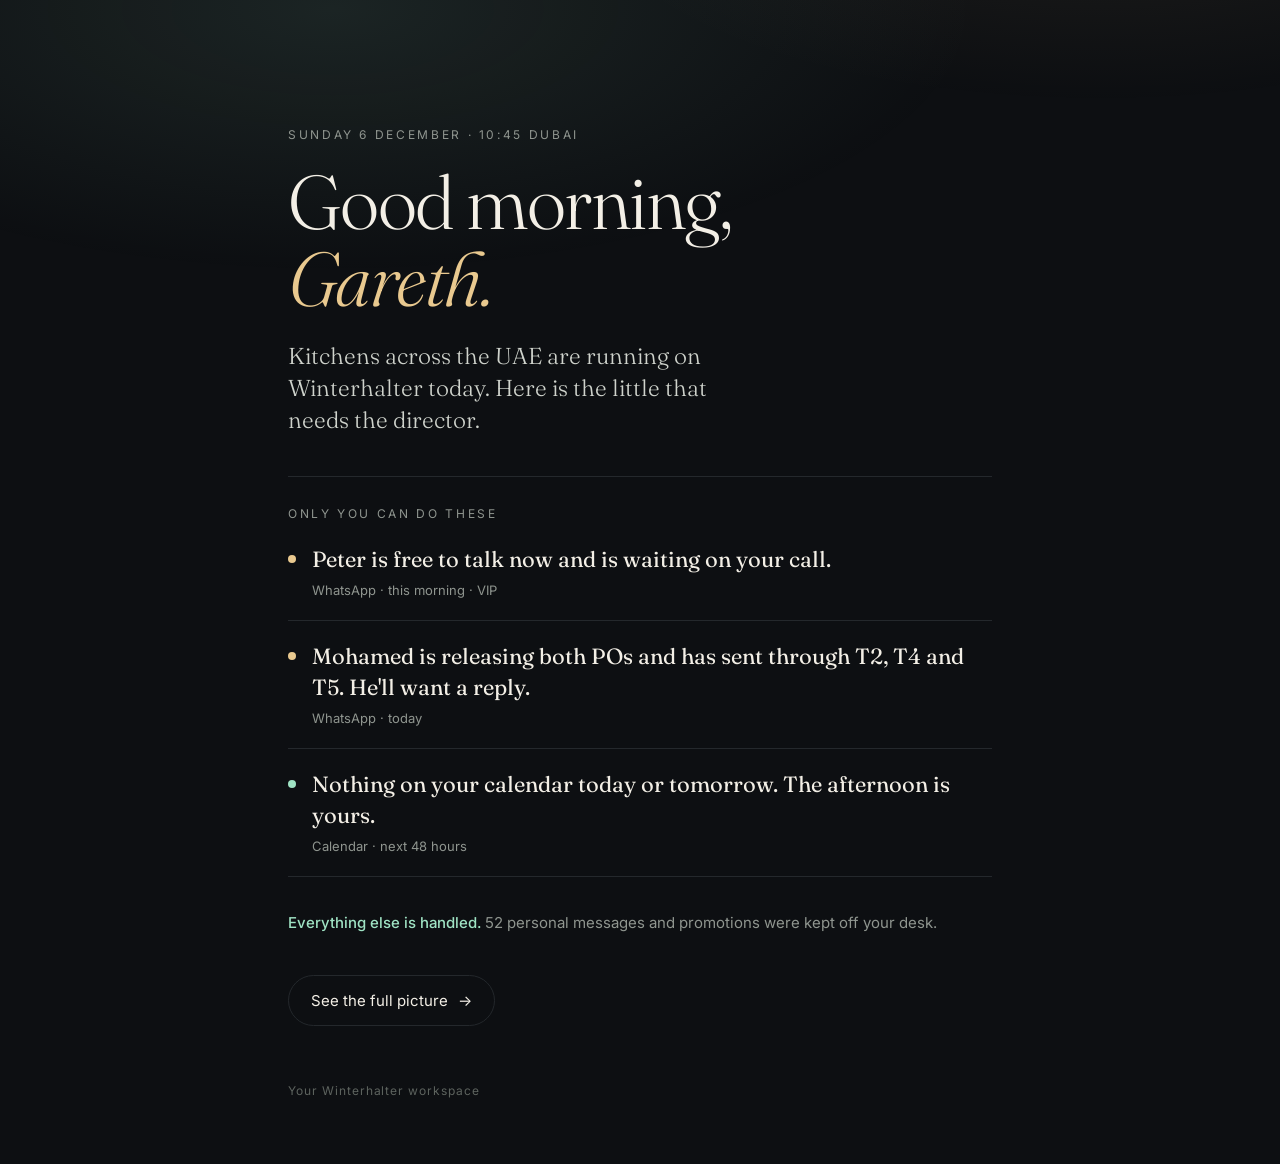
==== p-7f3k9q/index.html @ 0d3602c6 "Preview: first-five-seconds opening moment (unlinked, noindex)" ====
<!doctype html><html lang="en"><head><meta charset="utf-8"><meta name="viewport" content="width=device-width,initial-scale=1,viewport-fit=cover">
<meta name="robots" content="noindex,nofollow"><title>Good day, Gareth</title><meta name="theme-color" content="#0d0f12">
<link rel="preconnect" href="https://fonts.googleapis.com"><link href="https://fonts.googleapis.com/css2?family=Fraunces:opsz,wght@9..144,300;9..144,400&family=Inter:wght@400;500&display=swap" rel="stylesheet">
<style>
:root{--bg:#0d0f12;--ink:#f3efe6;--mut:#8f958f;--line:#24282c;--acc:#9fe3c4;--warm:#e9c98f}
*{box-sizing:border-box;margin:0}html,body{background:var(--bg);color:var(--ink)}
body{font:16px/1.55 Inter,system-ui,sans-serif;min-height:100svh;-webkit-font-smoothing:antialiased;overflow-x:hidden}
body:before{content:"";position:fixed;inset:-20% -10% auto;height:70vh;background:radial-gradient(60% 60% at 30% 30%,rgba(159,227,196,.10),transparent 70%),radial-gradient(50% 50% at 80% 10%,rgba(233,201,143,.08),transparent 70%);animation:glow 9s ease-in-out infinite alternate;pointer-events:none}
@keyframes glow{to{transform:translateY(4vh) scale(1.05)}}
main{max-width:620px;margin:0 auto;padding:calc(env(safe-area-inset-top) + 9vh) 28px 64px;position:relative}
.r{opacity:0;transform:translateY(14px);animation:in .9s cubic-bezier(.2,.7,.2,1) forwards}
@keyframes in{to{opacity:1;transform:none}}
.time{font-size:12px;letter-spacing:.22em;text-transform:uppercase;color:var(--mut);animation-delay:.1s}
h1{font:300 clamp(44px,12vw,76px)/1.02 Fraunces,Georgia,serif;letter-spacing:-.02em;margin:18px 0 0;animation-delay:.35s}
h1 em{font-style:italic;color:var(--warm)}
.know{font:300 clamp(19px,5vw,23px)/1.4 Fraunces,Georgia,serif;color:#cfd3cc;margin-top:22px;max-width:30ch;animation-delay:1.1s}
.rule{height:1px;background:var(--line);margin:40px 0 28px;transform-origin:left;transform:scaleX(0);animation:line 1.2s 1.8s cubic-bezier(.2,.7,.2,1) forwards}
@keyframes line{to{transform:scaleX(1)}}
.lab{font-size:12px;letter-spacing:.22em;text-transform:uppercase;color:var(--mut);animation-delay:2.1s}
.m{display:flex;gap:16px;padding:20px 0;border-bottom:1px solid var(--line)}
.m:nth-of-type(1){animation-delay:2.5s}.m:nth-of-type(2){animation-delay:2.9s}.m:nth-of-type(3){animation-delay:3.3s}
.dot{flex:none;width:8px;height:8px;border-radius:50%;margin-top:11px;background:var(--warm);box-shadow:0 0 0 0 rgba(233,201,143,.5);animation:pulse 2.4s 4s infinite}
.dot.c{background:var(--acc);animation:none}
@keyframes pulse{70%{box-shadow:0 0 0 9px rgba(233,201,143,0)}100%{box-shadow:0 0 0 0 rgba(233,201,143,0)}}
.m p{font:400 clamp(19px,5.2vw,22px)/1.4 Fraunces,Georgia,serif}.m small{display:block;color:var(--mut);font:13px/1.5 Inter,sans-serif;margin-top:6px}
.calm{margin-top:34px;color:var(--mut);font-size:15px;animation-delay:3.9s}.calm b{color:var(--acc);font-weight:500}
.go{display:inline-flex;align-items:center;gap:10px;margin-top:40px;color:var(--ink);text-decoration:none;font-size:15px;border:1px solid var(--line);border-radius:999px;padding:13px 22px;animation-delay:4.4s;transition:border-color .3s}
.go:hover{border-color:var(--acc)}.go span{transition:transform .3s}.go:hover span{transform:translateX(4px)}
.sig{margin-top:56px;font-size:12px;color:#5d635e;letter-spacing:.08em;animation-delay:4.8s}
@media(min-width:900px){main{max-width:760px;padding-top:14vh}.know{max-width:34ch}}
@media(prefers-reduced-motion:reduce){.r,.rule{animation:none;opacity:1;transform:none}}
</style></head><body><main>
<div class="time r" id="t">Monday · Dubai</div>
<h1 class="r"><span id="g">Good afternoon</span>,<br><em>Gareth.</em></h1>
<p class="know r">Kitchens across the UAE are running on Winterhalter today. Here is the little that needs the director.</p>
<div class="rule"></div>
<div class="lab r">Only you can do these</div>
<div class="m r"><i class="dot"></i><div><p>Peter is free to talk now and is waiting on your call.</p><small>WhatsApp · this morning · VIP</small></div></div>
<div class="m r"><i class="dot"></i><div><p>Mohamed is releasing both POs and has sent through T2, T4 and T5. He'll want a reply.</p><small>WhatsApp · today</small></div></div>
<div class="m r"><i class="dot c"></i><div><p>Nothing on your calendar today or tomorrow. The afternoon is yours.</p><small>Calendar · next 48 hours</small></div></div>
<p class="calm r"><b>Everything else is handled.</b> 52 personal messages and promotions were kept off your desk.</p>
<a class="go r" href="/#/home">See the full picture <span>→</span></a>
<div class="sig r">Your Winterhalter workspace</div>
</main><script>
(function(){const n=new Date(),o={timeZone:'Asia/Dubai'};const h=+n.toLocaleString('en-GB',{...o,hour:'2-digit',hour12:false});
document.getElementById('g').textContent=h<12?'Good morning':h<17?'Good afternoon':'Good evening';
document.getElementById('t').textContent=n.toLocaleDateString('en-GB',{...o,weekday:'long',day:'numeric',month:'long'})+' · '+n.toLocaleTimeString('en-GB',{...o,hour:'2-digit',minute:'2-digit'})+' Dubai'})();
</script></body></html>
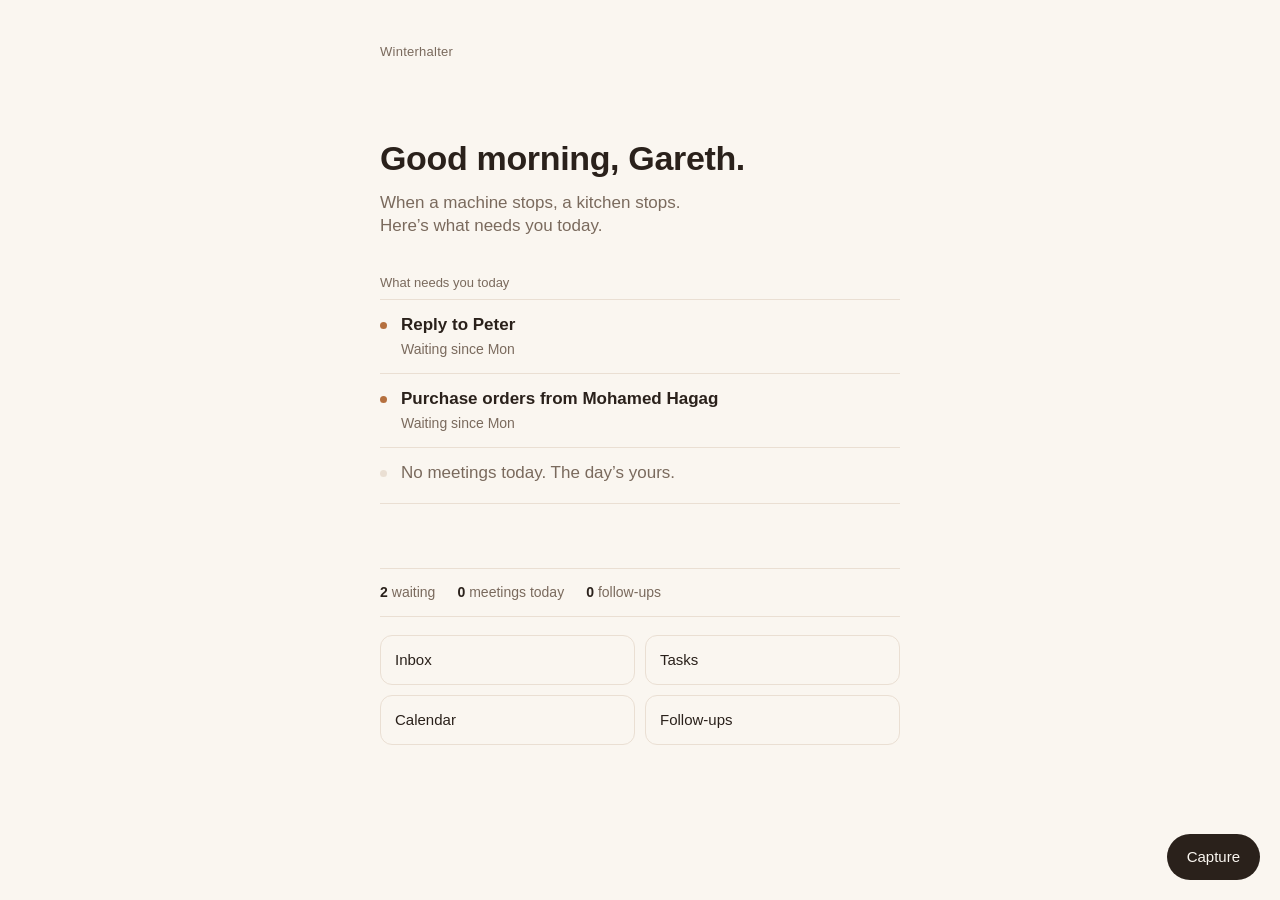
==== commit 734f7ca5: "Preview: first five seconds per concept brief" ====
--- a/p-7f3k9q/index.html
+++ b/p-7f3k9q/index.html
@@ -1,48 +1,87 @@
 <!doctype html><html lang="en"><head><meta charset="utf-8"><meta name="viewport" content="width=device-width,initial-scale=1,viewport-fit=cover">
-<meta name="robots" content="noindex,nofollow"><title>Good day, Gareth</title><meta name="theme-color" content="#0d0f12">
-<link rel="preconnect" href="https://fonts.googleapis.com"><link href="https://fonts.googleapis.com/css2?family=Fraunces:opsz,wght@9..144,300;9..144,400&family=Inter:wght@400;500&display=swap" rel="stylesheet">
+<meta name="robots" content="noindex,nofollow"><meta name="theme-color" content="#FAF6F0"><title>Today</title>
 <style>
-:root{--bg:#0d0f12;--ink:#f3efe6;--mut:#8f958f;--line:#24282c;--acc:#9fe3c4;--warm:#e9c98f}
-*{box-sizing:border-box;margin:0}html,body{background:var(--bg);color:var(--ink)}
-body{font:16px/1.55 Inter,system-ui,sans-serif;min-height:100svh;-webkit-font-smoothing:antialiased;overflow-x:hidden}
-body:before{content:"";position:fixed;inset:-20% -10% auto;height:70vh;background:radial-gradient(60% 60% at 30% 30%,rgba(159,227,196,.10),transparent 70%),radial-gradient(50% 50% at 80% 10%,rgba(233,201,143,.08),transparent 70%);animation:glow 9s ease-in-out infinite alternate;pointer-events:none}
-@keyframes glow{to{transform:translateY(4vh) scale(1.05)}}
-main{max-width:620px;margin:0 auto;padding:calc(env(safe-area-inset-top) + 9vh) 28px 64px;position:relative}
-.r{opacity:0;transform:translateY(14px);animation:in .9s cubic-bezier(.2,.7,.2,1) forwards}
-@keyframes in{to{opacity:1;transform:none}}
-.time{font-size:12px;letter-spacing:.22em;text-transform:uppercase;color:var(--mut);animation-delay:.1s}
-h1{font:300 clamp(44px,12vw,76px)/1.02 Fraunces,Georgia,serif;letter-spacing:-.02em;margin:18px 0 0;animation-delay:.35s}
-h1 em{font-style:italic;color:var(--warm)}
-.know{font:300 clamp(19px,5vw,23px)/1.4 Fraunces,Georgia,serif;color:#cfd3cc;margin-top:22px;max-width:30ch;animation-delay:1.1s}
-.rule{height:1px;background:var(--line);margin:40px 0 28px;transform-origin:left;transform:scaleX(0);animation:line 1.2s 1.8s cubic-bezier(.2,.7,.2,1) forwards}
-@keyframes line{to{transform:scaleX(1)}}
-.lab{font-size:12px;letter-spacing:.22em;text-transform:uppercase;color:var(--mut);animation-delay:2.1s}
-.m{display:flex;gap:16px;padding:20px 0;border-bottom:1px solid var(--line)}
-.m:nth-of-type(1){animation-delay:2.5s}.m:nth-of-type(2){animation-delay:2.9s}.m:nth-of-type(3){animation-delay:3.3s}
-.dot{flex:none;width:8px;height:8px;border-radius:50%;margin-top:11px;background:var(--warm);box-shadow:0 0 0 0 rgba(233,201,143,.5);animation:pulse 2.4s 4s infinite}
-.dot.c{background:var(--acc);animation:none}
-@keyframes pulse{70%{box-shadow:0 0 0 9px rgba(233,201,143,0)}100%{box-shadow:0 0 0 0 rgba(233,201,143,0)}}
-.m p{font:400 clamp(19px,5.2vw,22px)/1.4 Fraunces,Georgia,serif}.m small{display:block;color:var(--mut);font:13px/1.5 Inter,sans-serif;margin-top:6px}
-.calm{margin-top:34px;color:var(--mut);font-size:15px;animation-delay:3.9s}.calm b{color:var(--acc);font-weight:500}
-.go{display:inline-flex;align-items:center;gap:10px;margin-top:40px;color:var(--ink);text-decoration:none;font-size:15px;border:1px solid var(--line);border-radius:999px;padding:13px 22px;animation-delay:4.4s;transition:border-color .3s}
-.go:hover{border-color:var(--acc)}.go span{transition:transform .3s}.go:hover span{transform:translateX(4px)}
-.sig{margin-top:56px;font-size:12px;color:#5d635e;letter-spacing:.08em;animation-delay:4.8s}
-@media(min-width:900px){main{max-width:760px;padding-top:14vh}.know{max-width:34ch}}
-@media(prefers-reduced-motion:reduce){.r,.rule{animation:none;opacity:1;transform:none}}
-</style></head><body><main>
-<div class="time r" id="t">Monday · Dubai</div>
-<h1 class="r"><span id="g">Good afternoon</span>,<br><em>Gareth.</em></h1>
-<p class="know r">Kitchens across the UAE are running on Winterhalter today. Here is the little that needs the director.</p>
-<div class="rule"></div>
-<div class="lab r">Only you can do these</div>
-<div class="m r"><i class="dot"></i><div><p>Peter is free to talk now and is waiting on your call.</p><small>WhatsApp · this morning · VIP</small></div></div>
-<div class="m r"><i class="dot"></i><div><p>Mohamed is releasing both POs and has sent through T2, T4 and T5. He'll want a reply.</p><small>WhatsApp · today</small></div></div>
-<div class="m r"><i class="dot c"></i><div><p>Nothing on your calendar today or tomorrow. The afternoon is yours.</p><small>Calendar · next 48 hours</small></div></div>
-<p class="calm r"><b>Everything else is handled.</b> 52 personal messages and promotions were kept off your desk.</p>
-<a class="go r" href="/#/home">See the full picture <span>→</span></a>
-<div class="sig r">Your Winterhalter workspace</div>
-</main><script>
-(function(){const n=new Date(),o={timeZone:'Asia/Dubai'};const h=+n.toLocaleString('en-GB',{...o,hour:'2-digit',hour12:false});
-document.getElementById('g').textContent=h<12?'Good morning':h<17?'Good afternoon':'Good evening';
-document.getElementById('t').textContent=n.toLocaleDateString('en-GB',{...o,weekday:'long',day:'numeric',month:'long'})+' · '+n.toLocaleTimeString('en-GB',{...o,hour:'2-digit',minute:'2-digit'})+' Dubai'})();
+:root{--bg:#FAF6F0;--ink:#2A211B;--mut:#7A6A5D;--line:#EADFD3;--cu:#B5703F}
+*{box-sizing:border-box;margin:0;padding:0}html,body{background:var(--bg);color:var(--ink)}
+body{font:17px/1.35 -apple-system,BlinkMacSystemFont,"Segoe UI",Roboto,"Helvetica Neue",Arial,sans-serif;-webkit-font-smoothing:antialiased}
+main{max-width:560px;margin:0 auto;padding:calc(env(safe-area-inset-top) + 18px) 20px 96px}
+header{display:flex;align-items:center;gap:10px;height:24px}
+header .biz{font-size:13px;color:var(--mut);letter-spacing:.02em}
+h1{font-size:32px;font-weight:600;letter-spacing:-.01em;margin-top:44px}
+.line{color:var(--mut);margin-top:10px;max-width:32ch}
+.lab{font-size:13px;color:var(--mut);margin-top:36px;padding-bottom:8px;border-bottom:1px solid var(--line)}
+.it{display:flex;gap:14px;align-items:flex-start;min-height:56px;padding:14px 0;border-bottom:1px solid var(--line);text-decoration:none;color:inherit}
+.it i{flex:none;width:7px;height:7px;border-radius:50%;background:var(--cu);margin-top:8px}
+.it b{font-weight:600;display:block}.it b .tm{color:var(--cu)}.it small{display:block;font-size:14px;color:var(--mut);margin-top:3px}
+.it.q b{font-weight:400;color:var(--mut)}.it.q i{background:var(--line)}
+.ph{height:18px;border-radius:6px;background:var(--line);margin:19px 0;width:78%}.ph+.ph{width:62%}
+.rest{margin-top:64px}
+.counts{display:flex;gap:22px;font-size:14px;color:var(--mut);padding:14px 0;border-top:1px solid var(--line);border-bottom:1px solid var(--line)}
+.counts b{color:var(--ink);font-weight:600;margin-right:4px}
+.links{display:grid;grid-template-columns:1fr 1fr;gap:10px;margin-top:18px}
+.links a{display:block;padding:14px;border:1px solid var(--line);border-radius:12px;color:var(--ink);text-decoration:none;font-size:15px}
+.cap{position:fixed;right:20px;bottom:calc(env(safe-area-inset-bottom) + 20px);background:var(--ink);color:var(--bg);border-radius:999px;padding:13px 20px;font-size:15px;text-decoration:none}
+/* motion (once per session) */
+.anim .a{opacity:0;animation:up .25s ease-out forwards}
+.anim .f{opacity:0;animation:fd .25s ease-out forwards}
+.anim .it{opacity:0;animation:up .2s ease-out forwards}
+.anim .rest,.anim .cap{opacity:0;animation:fd .3s ease-out 3s forwards}
+.anim .cap{visibility:hidden;animation:fdv .3s ease-out 3s forwards}
+@keyframes up{from{opacity:0;transform:translateY(6px)}to{opacity:1;transform:none}}
+@keyframes fd{to{opacity:1}}@keyframes fdv{to{opacity:1;visibility:visible}}
+.skip *{animation-delay:0s!important;animation-duration:.01s!important}
+@media(prefers-reduced-motion:reduce){.anim *{animation:none!important;opacity:1!important;visibility:visible!important;transform:none!important}}
+@media(min-width:900px){main{padding-top:40px}h1{margin-top:72px;font-size:34px}}
+</style></head><body><main id="m">
+<header><!-- official logo slot: file not yet supplied --><span class="biz" id="biz"></span></header>
+<h1 class="a" style="animation-delay:.2s" id="g"></h1>
+<p class="line f" style="animation-delay:.9s" id="ln"></p>
+<div class="lab f" style="animation-delay:1.7s" id="lab"></div>
+<div id="items"></div>
+<section class="rest"><div class="counts" id="ct"></div>
+<nav class="links"><a href="/#/inbox">Inbox</a><a href="/#/tasks">Tasks</a><a href="/#/calendar">Calendar</a><a href="/#/followups">Follow-ups</a></nav></section>
+</main><a class="cap" href="/#/tasks">Capture</a>
+<script>
+(function(){
+/* Snapshot of Gareth's work-only Home data (26 Oct). Message bodies are not included. */
+var DATA={first:'Gareth',business:'Winterhalter',vertical:'equipment_service',tz:'Asia/Dubai',
+ meetings:[],waiting:[{title:'Reply to Peter',person:'Peter',due:'2026-10-26',ref:'#/inbox'},{title:'Purchase orders from Mohamed Hagag',person:'Mohamed Hagag',due:'2026-10-26',ref:'#/inbox'}],
+ vips:[{name:'Peter',org:''},{name:'Florian',org:''},{name:'Victor',org:''}],counts:{waiting:2,meetings:0,followups:0}};
+var LINES={equipment_service:"When a machine stops, a kitchen stops. Here\u2019s what needs you today.",holiday:"Guests arrive on their time, not yours. Here\u2019s what needs you today.",electrical:"Your day starts on site, not at a desk. Here\u2019s what needs you before you go.",adviser:"Your clients trust you with the big decisions. Here\u2019s what\u2019s ready for your eye.",general:"You run the business. Here\u2019s what needs you today, and nothing that doesn\u2019t."};
+var P=new URLSearchParams(location.search),cs=P.get('case');
+var d=JSON.parse(JSON.stringify(DATA));
+if(cs==='noname')d.first='';if(cs==='novertical')d.vertical='';if(cs==='nowaiting')d.waiting=[];if(cs==='nomeetings')d.meetings=[];
+if(cs==='meetings'||cs==='nowaiting'){var t=new Date(Date.now()+90*6e4);d.meetings=[{at:t.toISOString(),title:'Service contract review',vip:'Peter',org:'',loc:''}]}
+if(cs==='allempty'){d.waiting=[];d.meetings=[];}
+var tz=d.tz||Intl.DateTimeFormat().resolvedOptions().timeZone,$=function(i){return document.getElementById(i)};
+function esc(s){return String(s).replace(/[&<>"]/g,function(c){return{'&':'&amp;','<':'&lt;','>':'&gt;','"':'&quot;'}[c]})}
+var anim=!sessionStorage.getItem('lr_moment')&&!P.has('instant');if(P.has('replay'))anim=true;sessionStorage.setItem('lr_moment','1');
+var m=$('m');if(anim){m.classList.add('anim');document.body.classList.add('anim')}
+addEventListener('pointerdown',function(){document.body.classList.add('skip');m.classList.add('skip')},{once:true});
+var h=+new Date().toLocaleString('en-GB',{timeZone:tz,hour:'2-digit',hour12:false});
+var gw=h<12?'Good morning':h<17?'Good afternoon':'Good evening';
+$('g').textContent=d.first?gw+', '+d.first+'.':gw+'.';
+$('ln').textContent=LINES[d.vertical]||LINES.general;
+if(d.business)$('biz').textContent=d.business;
+var hm=function(s){return new Date(s).toLocaleTimeString('en-GB',{timeZone:tz,hour:'2-digit',minute:'2-digit'})};
+var dayK=function(s){return new Date(s).toLocaleDateString('en-CA',{timeZone:tz})},today=dayK(new Date());
+function render(d){var out=[],seen={},add=function(o,who){if(out.length>=3)return;if(who){if(seen[who])return;seen[who]=1}out.push(o)};
+ var ms=(d.meetings||[]).filter(function(x){return dayK(x.at)===today}).sort(function(a,b){return new Date(a.at)-new Date(b.at)});
+ var wt=(d.waiting||[]).filter(function(x){return x.due<=today}).sort(function(a,b){return a.due<b.due?-1:1});
+ var meet=function(x){return {h:'<span class="tm">'+esc(hm(x.at))+'</span> \u00b7 '+esc(x.title),s:x.vip?'With '+esc(x.vip)+(x.org?', '+esc(x.org):''):(x.loc?esc(x.loc):''),r:'/#/calendar'}};
+ var wait=function(x){return {h:esc(x.title),s:x.due>=today?'Ready when you are':'Waiting since '+new Date(x.due).toLocaleDateString('en-GB',{weekday:'short'}),r:'/'+(x.ref||'#/home')}};
+ var nx=ms.find(function(x){var t=new Date(x.at)-Date.now();return t>-36e5&&t<4*36e5});if(nx)add(meet(nx),nx.vip);
+ wt.forEach(function(x){add(wait(x),x.person)});
+ (d.vips||[]).forEach(function(v){var n=(d.waiting||[]).filter(function(x){return x.person===v.name}).length+ms.filter(function(x){return x.vip===v.name}).length;if(n)add({h:esc(v.name)+(v.org?' \u00b7 '+esc(v.org):''),s:n+(n>1?' things':' thing')+' open with them',r:'/#/contacts'},v.name)});
+ ms.forEach(function(x){if(x!==nx)add(meet(x),x.vip)});(d.waiting||[]).forEach(function(x){add(wait(x),x.person)});
+ var q=null;if(!wt.length&&!(d.waiting||[]).length&&!ms.length)q='All clear. Nothing needs you right now.';else if(!(d.waiting||[]).length)q='Nothing\u2019s waiting on you right now.';else if(!ms.length)q='No meetings today. The day\u2019s yours.';
+ $('lab').textContent=(d.waiting||[]).length?'What needs you today':ms.length?'Today':'What needs you today';
+ var html=out.map(function(o,i){return '<a class="it" href="'+o.r+'" style="animation-delay:'+(1.85+i*.15)+'s"><i></i><div><b>'+o.h+'</b>'+(o.s?'<small>'+o.s+'</small>':'')+'</div></a>'}).join('');
+ if(q)html+='<div class="it q" style="animation-delay:'+(1.85+out.length*.15)+'s"><i></i><div><b>'+q+'</b></div></div>';
+ $('items').innerHTML=html;
+ var c=d.counts||{};$('ct').innerHTML='<span><b>'+(c.waiting||0)+'</b>waiting</span><span><b>'+(c.meetings||0)+'</b>meetings today</span><span><b>'+(c.followups||0)+'</b>follow-ups</span>'}
+if(cs==='slow'||cs==='fail'){$('lab').textContent='What needs you today';$('items').innerHTML='<div class="ph"></div><div class="ph"></div>';
+ setTimeout(function(){if(cs==='fail'){$('items').innerHTML='<div class="it q" style="animation:none;opacity:1"><i></i><div><b>Today\u2019s list will appear here shortly.</b></div></div>'}else{m.classList.remove('anim');render(d)}},cs==='fail'?2500:2500)}
+else render(d);
+})();
 </script></body></html>
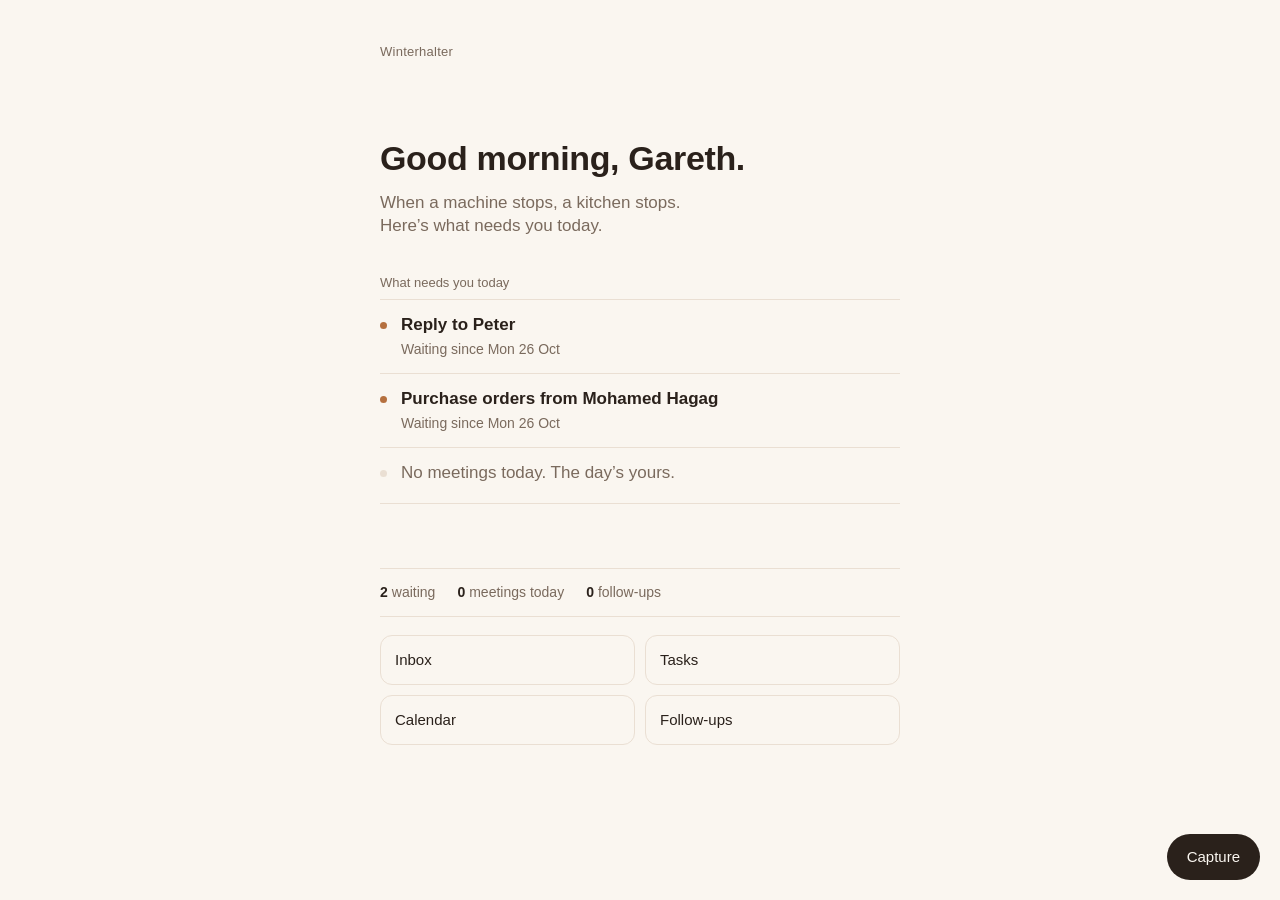
==== commit c6b66859: "Preview: dated waiting line, quiet retry, computed counts" ====
--- a/p-7f3k9q/index.html
+++ b/p-7f3k9q/index.html
@@ -52,7 +52,7 @@
 var d=JSON.parse(JSON.stringify(DATA));
 if(cs==='noname')d.first='';if(cs==='novertical')d.vertical='';if(cs==='nowaiting')d.waiting=[];if(cs==='nomeetings')d.meetings=[];
 if(cs==='meetings'||cs==='nowaiting'){var t=new Date(Date.now()+90*6e4);d.meetings=[{at:t.toISOString(),title:'Service contract review',vip:'Peter',org:'',loc:''}]}
-if(cs==='allempty'){d.waiting=[];d.meetings=[];}
+if(cs==='old')d.waiting[0].due='2026-10-19';if(cs==='allempty'){d.waiting=[];d.meetings=[];}
 var tz=d.tz||Intl.DateTimeFormat().resolvedOptions().timeZone,$=function(i){return document.getElementById(i)};
 function esc(s){return String(s).replace(/[&<>"]/g,function(c){return{'&':'&amp;','<':'&lt;','>':'&gt;','"':'&quot;'}[c]})}
 var anim=!sessionStorage.getItem('lr_moment')&&!P.has('instant');if(P.has('replay'))anim=true;sessionStorage.setItem('lr_moment','1');
@@ -69,7 +69,7 @@
  var ms=(d.meetings||[]).filter(function(x){return dayK(x.at)===today}).sort(function(a,b){return new Date(a.at)-new Date(b.at)});
  var wt=(d.waiting||[]).filter(function(x){return x.due<=today}).sort(function(a,b){return a.due<b.due?-1:1});
  var meet=function(x){return {h:'<span class="tm">'+esc(hm(x.at))+'</span> \u00b7 '+esc(x.title),s:x.vip?'With '+esc(x.vip)+(x.org?', '+esc(x.org):''):(x.loc?esc(x.loc):''),r:'/#/calendar'}};
- var wait=function(x){return {h:esc(x.title),s:x.due>=today?'Ready when you are':'Waiting since '+new Date(x.due).toLocaleDateString('en-GB',{weekday:'short'}),r:'/'+(x.ref||'#/home')}};
+ var wait=function(x){return {h:esc(x.title),s:x.due>=today?'Ready when you are':'Waiting since '+new Date(x.due+'T12:00:00').toLocaleDateString('en-GB',{timeZone:tz,weekday:'short',day:'numeric',month:'short'}).replace(',',''),r:'/'+(x.ref||'#/home')}};
  var nx=ms.find(function(x){var t=new Date(x.at)-Date.now();return t>-36e5&&t<4*36e5});if(nx)add(meet(nx),nx.vip);
  wt.forEach(function(x){add(wait(x),x.person)});
  (d.vips||[]).forEach(function(v){var n=(d.waiting||[]).filter(function(x){return x.person===v.name}).length+ms.filter(function(x){return x.vip===v.name}).length;if(n)add({h:esc(v.name)+(v.org?' \u00b7 '+esc(v.org):''),s:n+(n>1?' things':' thing')+' open with them',r:'/#/contacts'},v.name)});
@@ -79,9 +79,9 @@
  var html=out.map(function(o,i){return '<a class="it" href="'+o.r+'" style="animation-delay:'+(1.85+i*.15)+'s"><i></i><div><b>'+o.h+'</b>'+(o.s?'<small>'+o.s+'</small>':'')+'</div></a>'}).join('');
  if(q)html+='<div class="it q" style="animation-delay:'+(1.85+out.length*.15)+'s"><i></i><div><b>'+q+'</b></div></div>';
  $('items').innerHTML=html;
- var c=d.counts||{};$('ct').innerHTML='<span><b>'+(c.waiting||0)+'</b>waiting</span><span><b>'+(c.meetings||0)+'</b>meetings today</span><span><b>'+(c.followups||0)+'</b>follow-ups</span>'}
+ var c={waiting:(d.waiting||[]).length,meetings:ms.length,followups:(d.followups||[]).length};$('ct').innerHTML='<span><b>'+(c.waiting||0)+'</b>waiting</span><span><b>'+(c.meetings||0)+'</b>meetings today</span><span><b>'+(c.followups||0)+'</b>follow-ups</span>'}
 if(cs==='slow'||cs==='fail'){$('lab').textContent='What needs you today';$('items').innerHTML='<div class="ph"></div><div class="ph"></div>';
- setTimeout(function(){if(cs==='fail'){$('items').innerHTML='<div class="it q" style="animation:none;opacity:1"><i></i><div><b>Today\u2019s list will appear here shortly.</b></div></div>'}else{m.classList.remove('anim');render(d)}},cs==='fail'?2500:2500)}
+ var tries=0;function load(){setTimeout(function(){if(cs==='fail'&&(tries++===0||P.get('retry')!=='ok')){$('items').innerHTML='<div class="it q" style="animation:none;opacity:1"><i></i><div><b>Today\u2019s list will appear here shortly.</b></div></div>';if(tries===1)load()}else{m.classList.remove('anim');render(d)}},tries?10000:2500)}load()}
 else render(d);
 })();
 </script></body></html>
